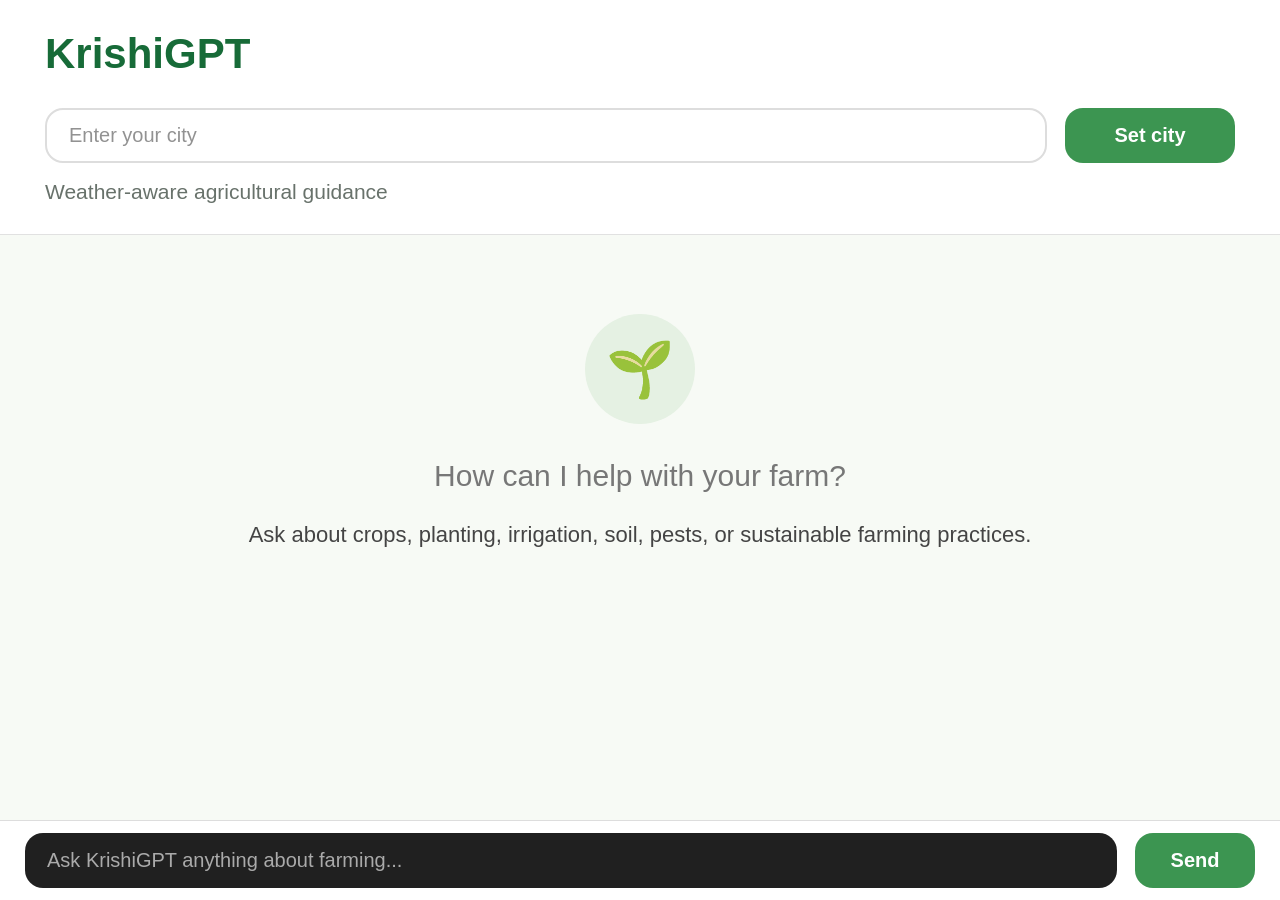
==== index.html @ 2fd4e6c5 "Rename index.htm to index.html" ====
<!DOCTYPE html>
<html lang="en">

<head>
    <meta charset="UTF-8">
    <meta name="viewport" content="width=device-width, initial-scale=1.0">

    <title>KrishiGPT</title>

    <link rel="stylesheet" href="style.css">
</head>

<body>

    <!-- HEADER -->
    <header class="header">

        <div class="logo">
            KrishiGPT
        </div>

        <!-- CITY -->
        <div class="city-row">

            <input
                type="text"
                id="cityInput"
                class="city-input"
                placeholder="Enter your city"
            >

            <button
                id="cityButton"
                class="city-button"
            >
                Set city
            </button>

        </div>

        <div class="subtitle">
            Weather-aware agricultural guidance
        </div>

    </header>


    <!-- MAIN -->
    <main class="main">

        <div class="plant">
            🌱
        </div>

        <div class="question">
            How can I help with your farm?
        </div>

        <div class="description">
            Ask about crops, planting, irrigation, soil,
            pests, or sustainable farming practices.
        </div>

        <!-- RESPONSE -->
        <div id="response" class="response"></div>

    </main>


    <!-- CHAT BAR -->
    <div class="chat">

        <input
            type="text"
            id="questionInput"
            class="chat-input"
            placeholder="Ask KrishiGPT anything about farming..."
        >

        <button
            id="sendButton"
            class="send-button"
        >
            Send
        </button>

    </div>


    <script src="script.js"></script>

</body>

</html>
---- style.css ----
/* =================================
   BASIC SETTINGS
================================= */

* {
    box-sizing: border-box;
    margin: 0;
    padding: 0;

    font-family: Arial, sans-serif;
}

html {
    overflow-y: auto;
}

body {
    background: #f7faf5;
    color: #333;

    min-height: 100vh;

    overflow-x: hidden;
}


/* =================================
   HEADER
================================= */

.header {
    background: white;

    padding: 30px 45px 30px;

    border-bottom: 1px solid #e1e1e1;
}


/* LOGO */

.logo {
    font-size: 42px;

    font-weight: bold;

    color: #176b38;

    margin-bottom: 30px;
}


/* =================================
   CITY SECTION
================================= */

.city-row {
    display: flex;

    gap: 18px;

    width: 100%;
}


/* CITY INPUT */

.city-input {
    flex: 1;

    height: 55px;

    border: 2px solid #ddd;

    border-radius: 18px;

    padding: 0 22px;

    font-size: 20px;

    outline: none;

    color: #333;

    background: white;
}


.city-input::placeholder {
    color: #929292;
}


.city-input:focus {
    border-color: #3c9551;
}


/* CITY BUTTON */

.city-button {
    width: 170px;

    height: 55px;

    border: none;

    border-radius: 18px;

    background: #3c9551;

    color: white;

    font-size: 20px;

    font-weight: bold;

    cursor: pointer;

    transition: 0.2s;
}


.city-button:hover {
    background: #307d43;
}


/* SUBTITLE */

.subtitle {
    margin-top: 17px;

    font-size: 21px;

    color: #68726b;
}


/* =================================
   MAIN AREA
================================= */

.main {
    min-height: 500px;

    display: flex;

    flex-direction: column;

    align-items: center;

    justify-content: center;

    text-align: center;

    padding: 65px 30px 170px;
}


/* PLANT */

.plant {
    width: 110px;

    height: 110px;

    border-radius: 50%;

    background: #e5f1e3;

    display: flex;

    align-items: center;

    justify-content: center;

    font-size: 55px;

    margin-bottom: 35px;
}


/* MAIN QUESTION */

.question {
    font-size: 30px;

    color: #777;

    margin-bottom: 25px;
}


/* DESCRIPTION */

.description {
    font-size: 22px;

    line-height: 1.5;

    max-width: 850px;

    color: #444;
}


/* =================================
   AI RESPONSE
================================= */

.response {
    display: none;

    width: 700px;

    max-width: 90%;

    margin-top: 30px;

    margin-bottom: 40px;

    background: white;

    border: 1px solid #ddd;

    border-radius: 18px;

    padding: 25px;

    text-align: left;

    font-size: 18px;

    line-height: 1.6;

    box-shadow: 0 3px 12px rgba(0, 0, 0, 0.05);
}


/* =================================
   BOTTOM CHAT BAR
================================= */

.chat {
    position: fixed;

    bottom: 0;

    left: 0;

    width: 100%;

    background: white;

    border-top: 1px solid #ddd;

    padding: 12px 25px;

    display: flex;

    gap: 18px;

    z-index: 1000;
}


/* QUESTION INPUT */

.chat-input {
    flex: 1;

    height: 55px;

    background: #202020;

    color: white;

    border: none;

    outline: none;

    border-radius: 18px;

    padding: 0 22px;

    font-size: 20px;
}


.chat-input::placeholder {
    color: #aaa;
}


/* SEND BUTTON */

.send-button {
    width: 120px;

    height: 55px;

    border: none;

    border-radius: 18px;

    background: #3c9551;

    color: white;

    font-size: 20px;

    font-weight: bold;

    cursor: pointer;

    transition: 0.2s;
}


.send-button:hover {
    background: #307d43;
}


/* =================================
   MOBILE
================================= */

@media (max-width: 700px) {

    .header {
        padding: 25px 20px 25px;
    }


    .logo {
        font-size: 36px;

        margin-bottom: 25px;
    }


    .city-row {
        gap: 10px;
    }


    .city-input {
        height: 50px;

        padding: 0 16px;

        font-size: 17px;

        border-radius: 16px;
    }


    .city-button {
        width: 120px;

        height: 50px;

        font-size: 16px;

        border-radius: 16px;
    }


    .subtitle {
        font-size: 17px;
    }


    .main {
        padding: 55px 20px 150px;
    }


    .plant {
        width: 90px;

        height: 90px;

        font-size: 45px;
    }


    .question {
        font-size: 25px;
    }


    .description {
        font-size: 19px;
    }


    .response {
        width: 95%;

        font-size: 17px;

        padding: 20px;
    }


    .chat {
        padding: 10px;

        gap: 8px;
    }


    .chat-input {
        height: 50px;

        padding: 0 16px;

        font-size: 16px;

        border-radius: 16px;
    }


    .send-button {
        width: 85px;

        height: 50px;

        font-size: 17px;

        border-radius: 16px;
    }

}
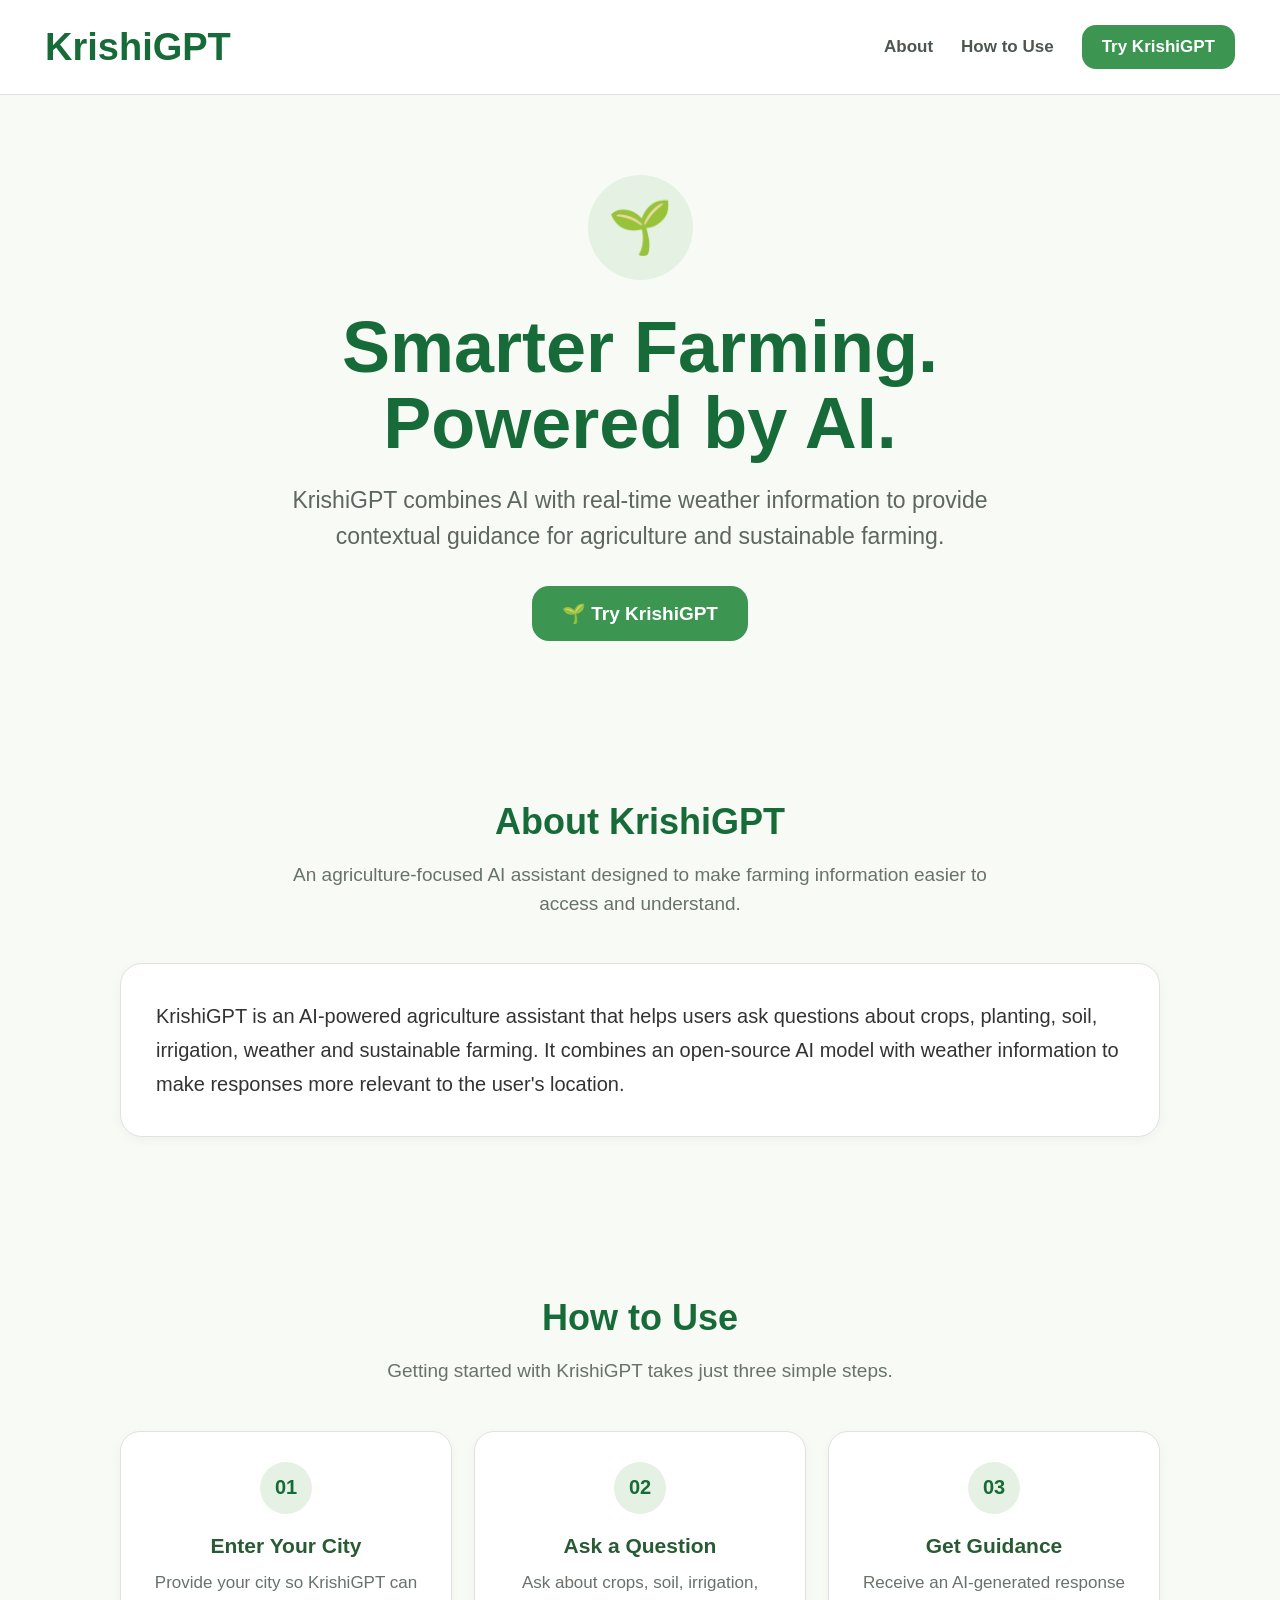
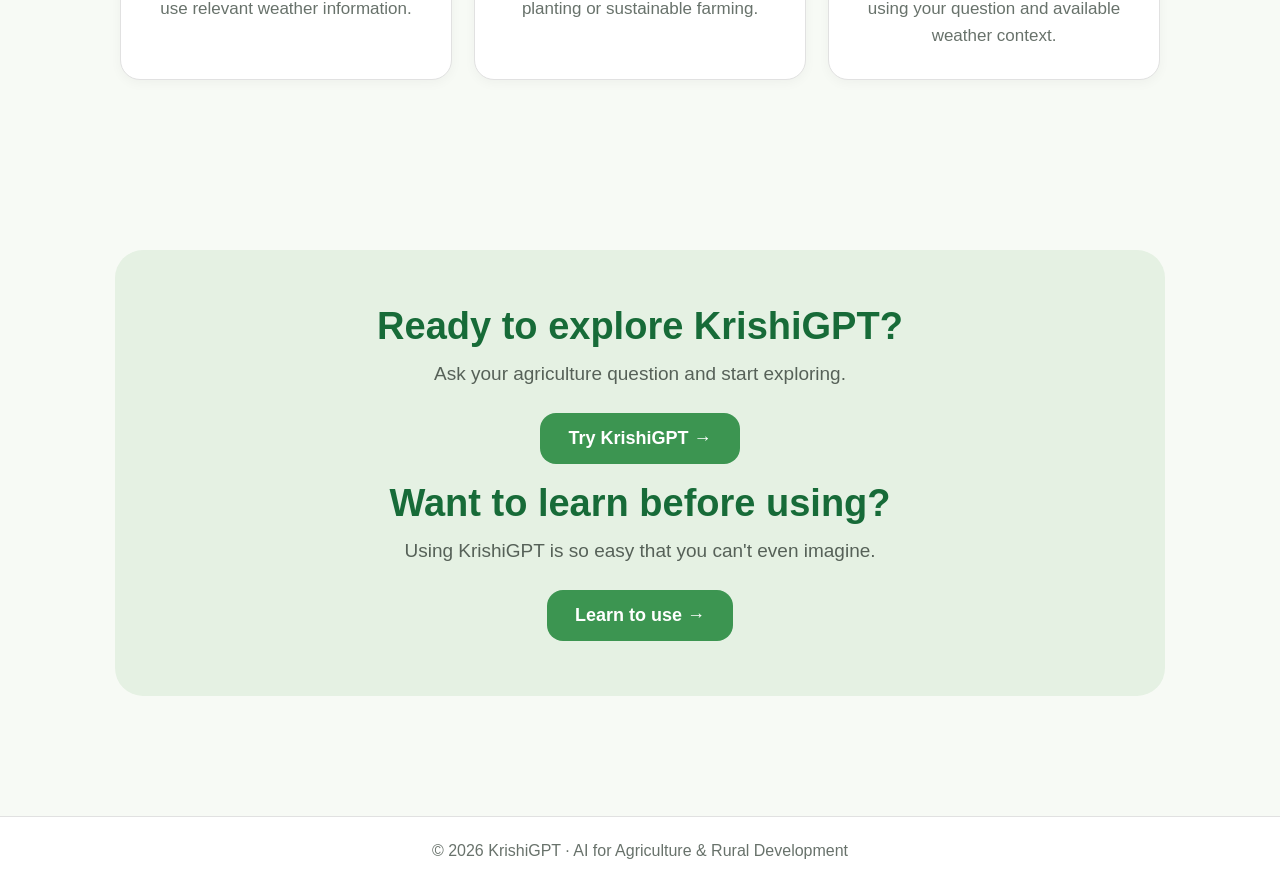
==== commit dfa9ae2f: "Rename krishigpt_landing.html to index.html" ====
--- a/index.html
+++ b/index.html
@@ -1,94 +1,409 @@
-<!DOCTYPE html>
-<html lang="en">
-
-<head>
-    <meta charset="UTF-8">
-    <meta name="viewport" content="width=device-width, initial-scale=1.0">
-
-    <title>KrishiGPT</title>
-
-    <link rel="stylesheet" href="style.css">
-</head>
-
-<body>
-
-    <!-- HEADER -->
-    <header class="header">
-
-        <div class="logo">
-            KrishiGPT
-        </div>
-
-        <!-- CITY -->
-        <div class="city-row">
-
-            <input
-                type="text"
-                id="cityInput"
-                class="city-input"
-                placeholder="Enter your city"
-            >
-
-            <button
-                id="cityButton"
-                class="city-button"
-            >
-                Set city
-            </button>
-
-        </div>
-
-        <div class="subtitle">
-            Weather-aware agricultural guidance
-        </div>
-
-    </header>
-
-
-    <!-- MAIN -->
-    <main class="main">
-
-        <div class="plant">
-            🌱
-        </div>
-
-        <div class="question">
-            How can I help with your farm?
-        </div>
-
-        <div class="description">
-            Ask about crops, planting, irrigation, soil,
-            pests, or sustainable farming practices.
-        </div>
-
-        <!-- RESPONSE -->
-        <div id="response" class="response"></div>
-
-    </main>
-
-
-    <!-- CHAT BAR -->
-    <div class="chat">
-
-        <input
-            type="text"
-            id="questionInput"
-            class="chat-input"
-            placeholder="Ask KrishiGPT anything about farming..."
-        >
-
-        <button
-            id="sendButton"
-            class="send-button"
-        >
-            Send
-        </button>
-
-    </div>
-
-
-    <script src="script.js"></script>
-
-</body>
-
-</html>
+<!DOCTYPE html>
+<html lang="en">
+<head>
+    <meta charset="UTF-8">
+    <meta name="viewport" content="width=device-width, initial-scale=1.0">
+    <title>KrishiGPT | AI for Sustainable Agriculture</title>
+    <style>
+        * {
+            box-sizing: border-box;
+            margin: 0;
+            padding: 0;
+            font-family: Arial, sans-serif;
+        }
+
+        html {
+            scroll-behavior: smooth;
+        }
+
+        body {
+            background: #f7faf5;
+            color: #333;
+            min-height: 100vh;
+            overflow-x: hidden;
+        }
+
+        /* HEADER */
+        .header {
+            background: white;
+            padding: 25px 45px;
+            border-bottom: 1px solid #e1e1e1;
+            display: flex;
+            align-items: center;
+            justify-content: space-between;
+            gap: 30px;
+            position: sticky;
+            top: 0;
+            z-index: 1000;
+        }
+
+        .logo {
+            font-size: 38px;
+            font-weight: bold;
+            color: #176b38;
+        }
+
+        .nav {
+            display: flex;
+            gap: 28px;
+            align-items: center;
+        }
+
+        .nav a {
+            color: #4d574f;
+            text-decoration: none;
+            font-size: 17px;
+            font-weight: 600;
+        }
+
+        .nav a:hover {
+            color: #3c9551;
+        }
+
+        .try-nav {
+            background: #3c9551;
+            color: white !important;
+            padding: 12px 20px;
+            border-radius: 14px;
+        }
+
+        /* HERO */
+        .hero {
+            min-height: 570px;
+            display: flex;
+            align-items: center;
+            justify-content: center;
+            text-align: center;
+            padding: 80px 25px;
+        }
+
+        .hero-content {
+            max-width: 900px;
+        }
+
+        .plant {
+            width: 105px;
+            height: 105px;
+            border-radius: 50%;
+            background: #e5f1e3;
+            display: flex;
+            align-items: center;
+            justify-content: center;
+            font-size: 52px;
+            margin: 0 auto 30px;
+        }
+
+        .hero h1 {
+            font-size: clamp(42px, 7vw, 72px);
+            line-height: 1.05;
+            color: #176b38;
+            margin-bottom: 22px;
+        }
+
+        .hero p {
+            font-size: 23px;
+            line-height: 1.55;
+            color: #5d665f;
+            max-width: 760px;
+            margin: auto;
+        }
+
+        .hero-button {
+            display: inline-block;
+            margin-top: 32px;
+            padding: 16px 30px;
+            background: #3c9551;
+            color: white;
+            text-decoration: none;
+            border-radius: 17px;
+            font-size: 19px;
+            font-weight: bold;
+            transition: 0.2s;
+        }
+
+        .hero-button:hover {
+            background: #307d43;
+            transform: translateY(-2px);
+        }
+
+        /* SECTIONS */
+        section {
+            padding: 80px 30px;
+            max-width: 1100px;
+            margin: auto;
+        }
+
+        .section-title {
+            text-align: center;
+            color: #176b38;
+            font-size: 36px;
+            margin-bottom: 18px;
+        }
+
+        .section-subtitle {
+            text-align: center;
+            color: #68726b;
+            font-size: 19px;
+            margin: 0 auto 45px;
+            max-width: 750px;
+            line-height: 1.5;
+        }
+
+        .about-card {
+            background: white;
+            border: 1px solid #e1e1e1;
+            border-radius: 22px;
+            padding: 35px;
+            font-size: 20px;
+            line-height: 1.7;
+            box-shadow: 0 3px 12px rgba(0,0,0,.04);
+        }
+
+        /* HOW TO USE */
+        .steps {
+            display: grid;
+            grid-template-columns: repeat(3, 1fr);
+            gap: 22px;
+        }
+
+        .step {
+            background: white;
+            border: 1px solid #e1e1e1;
+            border-radius: 20px;
+            padding: 30px;
+            text-align: center;
+            box-shadow: 0 3px 12px rgba(0,0,0,.04);
+        }
+
+        .step-number {
+            width: 52px;
+            height: 52px;
+            margin: 0 auto 20px;
+            border-radius: 50%;
+            background: #e5f1e3;
+            color: #176b38;
+            display: flex;
+            align-items: center;
+            justify-content: center;
+            font-weight: bold;
+            font-size: 20px;
+        }
+
+        .step h3 {
+            color: #285b34;
+            font-size: 21px;
+            margin-bottom: 12px;
+        }
+
+        .step p {
+            color: #68726b;
+            line-height: 1.55;
+            font-size: 17px;
+        }
+
+        /* CTA */
+        .cta {
+            text-align: center;
+            padding: 90px 25px 120px;
+        }
+
+        .cta-box {
+            background: #e5f1e3;
+            border-radius: 28px;
+            padding: 55px 30px;
+        }
+
+        .cta h2 {
+            color: #176b38;
+            font-size: 38px;
+            margin-bottom: 15px;
+        }
+
+        .cta p {
+            color: #566158;
+            font-size: 19px;
+            margin-bottom: 28px;
+        }
+
+        .cta a {
+            display: inline-block;
+            padding: 15px 28px;
+            background: #3c9551;
+            color: white;
+            text-decoration: none;
+            border-radius: 16px;
+            font-weight: bold;
+            font-size: 18px;
+        }
+
+        /* FOOTER */
+        footer {
+            background: white;
+            border-top: 1px solid #e1e1e1;
+            text-align: center;
+            padding: 25px;
+            color: #68726b;
+        }
+
+        @media (max-width: 700px) {
+            .header {
+                padding: 20px;
+                flex-direction: column;
+                align-items: flex-start;
+            }
+
+            .logo {
+                font-size: 32px;
+            }
+
+            .nav {
+                width: 100%;
+                gap: 15px;
+                justify-content: space-between;
+                flex-wrap: wrap;
+            }
+
+            .nav a {
+                font-size: 15px;
+            }
+
+            .hero {
+                min-height: 520px;
+                padding: 60px 20px;
+            }
+
+            .hero p {
+                font-size: 19px;
+            }
+
+            section {
+                padding: 60px 20px;
+            }
+
+            .section-title {
+                font-size: 30px;
+            }
+
+            .steps {
+                grid-template-columns: 1fr;
+            }
+
+            .about-card {
+                font-size: 18px;
+                padding: 25px;
+            }
+
+            .cta h2 {
+                font-size: 30px;
+            }
+        }
+    </style>
+</head>
+
+<body>
+
+    <header class="header">
+        <div class="logo">KrishiGPT</div>
+
+        <nav class="nav">
+            <a href="#about">About</a>
+            <a href="#how-to-use">How to Use</a>
+            <a href="#try" class="try-nav">Try KrishiGPT</a>
+        </nav>
+    </header>
+
+    <main>
+
+        <section class="hero">
+            <div class="hero-content">
+                <div class="plant">🌱</div>
+
+                <h1>Smarter Farming.<br>Powered by AI.</h1>
+
+                <p>
+                    KrishiGPT combines AI with real-time weather information
+                    to provide contextual guidance for agriculture and
+                    sustainable farming.
+                </p>
+
+                <a class="hero-button" href="#try">🌱 Try KrishiGPT</a>
+            </div>
+        </section>
+
+        <section id="about">
+            <h2 class="section-title">About KrishiGPT</h2>
+            <p class="section-subtitle">
+                An agriculture-focused AI assistant designed to make farming
+                information easier to access and understand.
+            </p>
+
+            <div class="about-card">
+                KrishiGPT is an AI-powered agriculture assistant that helps
+                users ask questions about crops, planting, soil, irrigation,
+                weather and sustainable farming. It combines an open-source
+                AI model with weather information to make responses more
+                relevant to the user's location.
+            </div>
+        </section>
+
+        <section id="how-to-use">
+            <h2 class="section-title">How to Use</h2>
+            <p class="section-subtitle">
+                Getting started with KrishiGPT takes just three simple steps.
+            </p>
+
+            <div class="steps">
+                <div class="step">
+                    <div class="step-number">01</div>
+                    <h3>Enter Your City</h3>
+                    <p>
+                        Provide your city so KrishiGPT can use relevant
+                        weather information.
+                    </p>
+                </div>
+
+                <div class="step">
+                    <div class="step-number">02</div>
+                    <h3>Ask a Question</h3>
+                    <p>
+                        Ask about crops, soil, irrigation, planting or
+                        sustainable farming.
+                    </p>
+                </div>
+
+                <div class="step">
+                    <div class="step-number">03</div>
+                    <h3>Get Guidance</h3>
+                    <p>
+                        Receive an AI-generated response using your question
+                        and available weather context.
+                    </p>
+                </div>
+            </div>
+        </section>
+
+        <section id="try" class="cta">
+            <div class="cta-box">
+                <h2>Ready to explore KrishiGPT?</h2>
+                <p>Ask your agriculture question and start exploring.</p>
+
+                <!-- Replace the URL below with your deployed KrishiGPT chatbot URL -->
+                <a href="https://YOUR-KRISHIGPT-LINK.com">
+                    Try KrishiGPT →
+                </a><br><br>
+                <h2>Want to learn before using?</h2>
+                <p>Using KrishiGPT is so easy that you can't even imagine.</p>
+                <a href="#how-to-use">
+                    Learn to use →
+               </a>
+            </div>
+        </section>
+
+    </main>
+
+    <footer>
+        © 2026 KrishiGPT · AI for Agriculture & Rural Development
+    </footer>
+
+</body>
+</html>
